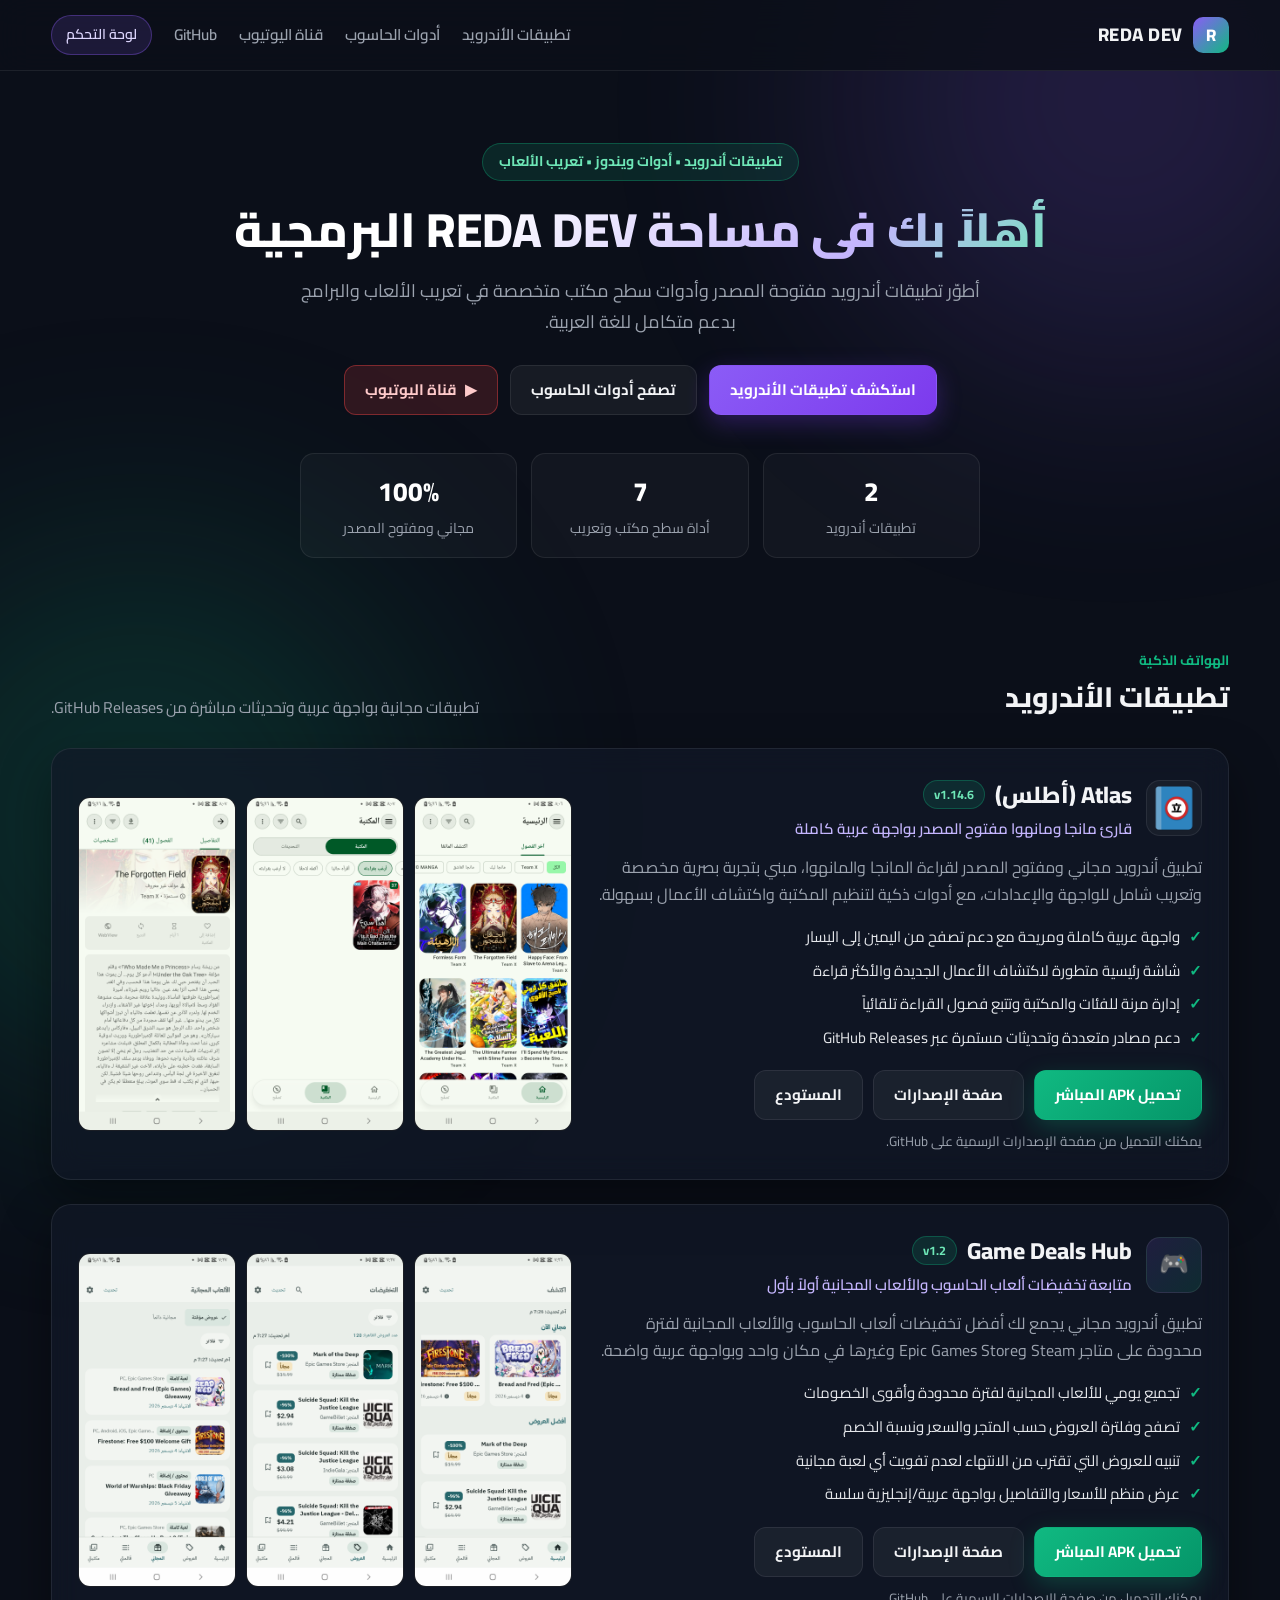
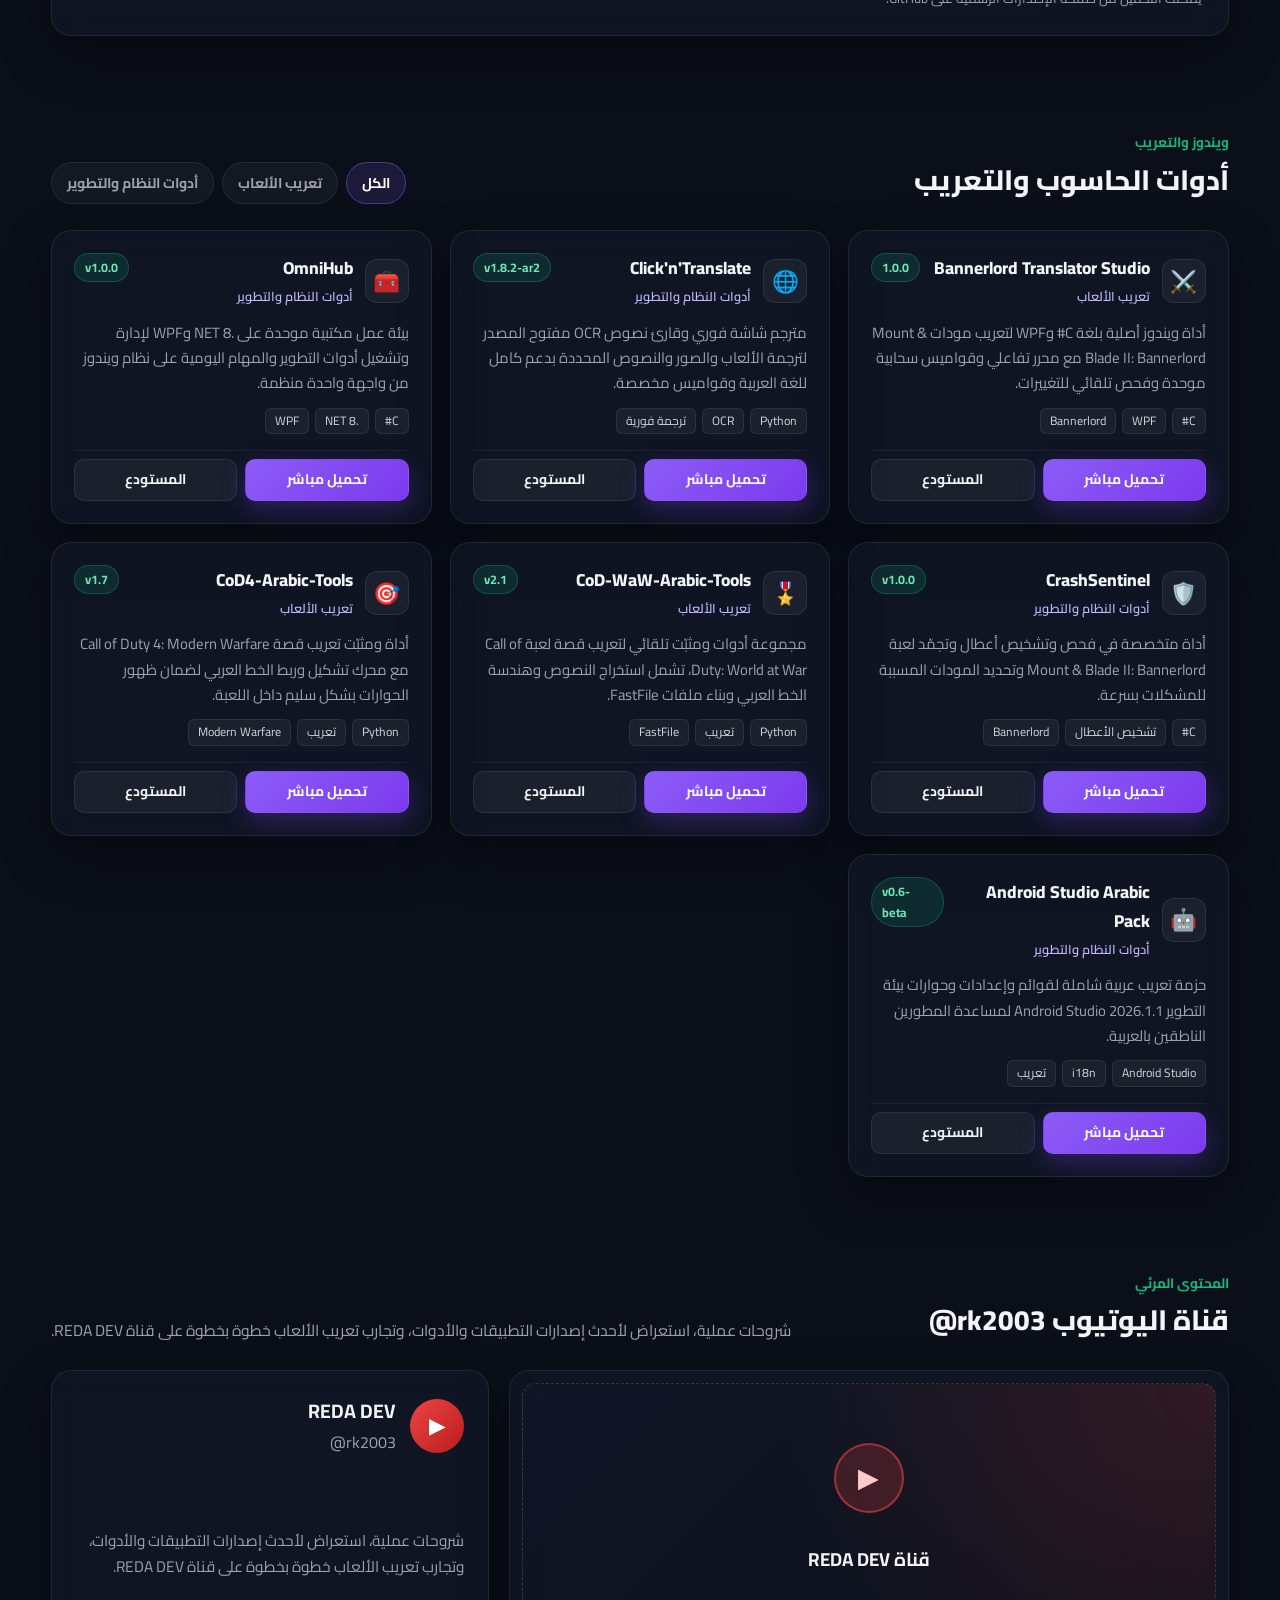
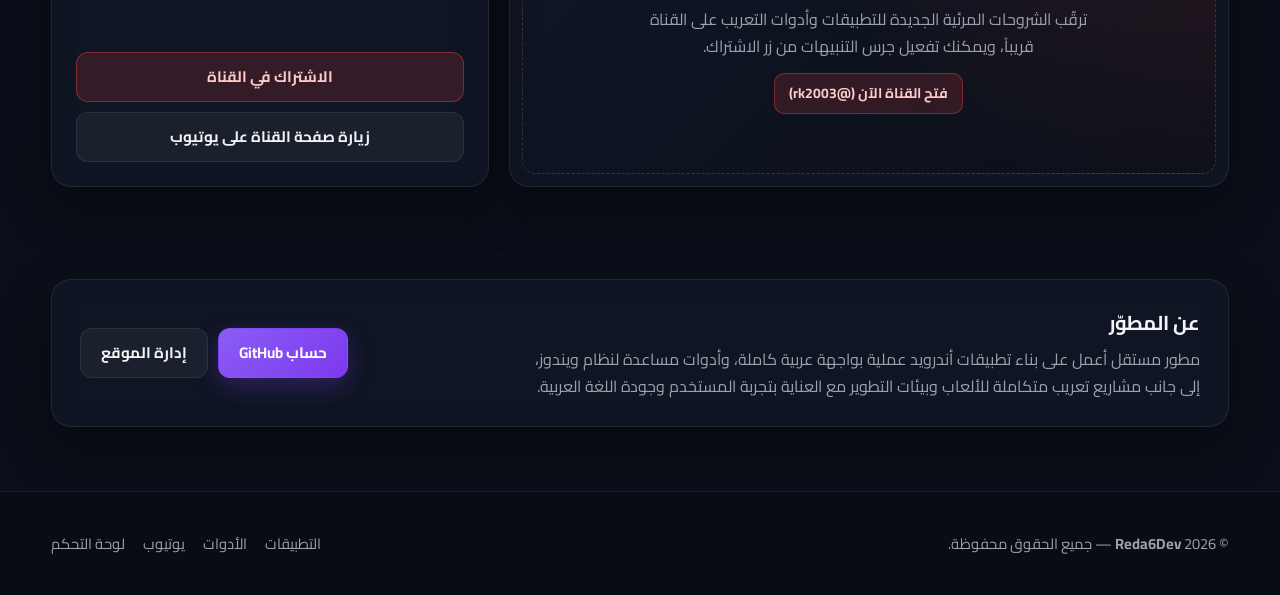
==== index.html @ 79608a17 "Initial release of REDA DEV personal website and admin panel" ====
<!DOCTYPE html>
<html lang="ar" dir="rtl">
<head>
  <meta charset="UTF-8">
  <meta name="viewport" content="width=device-width, initial-scale=1.0">
  <title>REDA DEV | تطبيقات الأندرويد وأدوات الحاسوب والتعريب</title>
  <meta name="description" content="الموقع الرسمي للمطور REDA DEV (Reda6Dev) — تطبيقات أندرويد مفتوحة المصدر مثل Atlas وGame Deals Hub، وأدوات الحاسوب وتعريب الألعاب.">
  <meta property="og:title" content="REDA DEV | مشاريع Reda6Dev">
  <meta property="og:description" content="تطبيقات أندرويد مجانية، أدوات ويندوز وتعريب، وقناة REDA DEV على يوتيوب.">
  <meta property="og:type" content="website">
  <meta property="og:url" content="https://reda6dev.github.io">
  <link rel="preconnect" href="https://fonts.googleapis.com">
  <link rel="preconnect" href="https://fonts.gstatic.com" crossorigin>
  <link href="https://fonts.googleapis.com/css2?family=Cairo:wght@400;600;700;800&display=swap" rel="stylesheet">
  <link rel="stylesheet" href="style.css">
</head>
<body>
  <div class="bg-glow bg-glow-1" aria-hidden="true"></div>
  <div class="bg-glow bg-glow-2" aria-hidden="true"></div>

  <header class="navbar">
    <div class="container nav-inner">
      <a href="#top" class="brand">
        <span class="brand-mark">R</span>
        <span class="brand-text" id="nav-brand">REDA DEV</span>
      </a>

      <nav class="nav-links" id="nav-links" aria-label="التنقل الرئيسي">
        <a href="#apps">تطبيقات الأندرويد</a>
        <a href="#tools">أدوات الحاسوب</a>
        <a href="#youtube">قناة اليوتيوب</a>
        <a id="nav-github" href="https://github.com/Reda6Dev" target="_blank" rel="noopener noreferrer">GitHub</a>
        <a href="admin.html" class="btn-admin-pill">لوحة التحكم</a>
      </nav>

      <button type="button" class="nav-toggle" id="nav-toggle" aria-label="فتح القائمة" aria-expanded="false">
        <span></span>
        <span></span>
        <span></span>
      </button>
    </div>
  </header>

  <main id="top">
    <!-- Hero -->
    <section class="hero">
      <div class="container hero-inner">
        <div class="hero-badge" id="hero-badge">تطبيقات أندرويد • أدوات ويندوز • تعريب الألعاب</div>
        <h1 class="hero-title" id="hero-title">أهلاً بك في مساحة REDA DEV البرمجية</h1>
        <p class="hero-subtitle" id="hero-subtitle">أطوّر تطبيقات أندرويد مفتوحة المصدر وأدوات سطح مكتب متخصصة في تعريب الألعاب والبرامج بدعم متكامل للغة العربية.</p>

        <div class="hero-actions">
          <a href="#apps" class="btn btn-primary">استكشف تطبيقات الأندرويد</a>
          <a href="#tools" class="btn btn-secondary">تصفح أدوات الحاسوب</a>
          <a id="hero-youtube-btn" href="https://www.youtube.com/@rk2003" target="_blank" rel="noopener noreferrer" class="btn btn-youtube">
            <span aria-hidden="true">▶</span> قناة اليوتيوب
          </a>
        </div>

        <div class="hero-stats">
          <div class="stat-card">
            <span class="stat-value" id="stat-apps">2</span>
            <span class="stat-label">تطبيقات أندرويد</span>
          </div>
          <div class="stat-card">
            <span class="stat-value" id="stat-tools">7</span>
            <span class="stat-label">أداة سطح مكتب وتعريب</span>
          </div>
          <div class="stat-card">
            <span class="stat-value">100%</span>
            <span class="stat-label">مجاني ومفتوح المصدر</span>
          </div>
        </div>
      </div>
    </section>

    <!-- Android Apps -->
    <section id="apps" class="section">
      <div class="container">
        <div class="section-head">
          <div>
            <span class="section-kicker">الهواتف الذكية</span>
            <h2 class="section-title">تطبيقات الأندرويد</h2>
          </div>
          <p class="section-desc">تطبيقات مجانية بواجهة عربية وتحديثات مباشرة من GitHub Releases.</p>
        </div>

        <div class="apps-grid" id="apps-container">
          <div class="loading-box">جاري تحميل بيانات التطبيقات...</div>
        </div>
      </div>
    </section>

    <!-- Desktop & Localization Tools -->
    <section id="tools" class="section">
      <div class="container">
        <div class="section-head section-head-wrap">
          <div>
            <span class="section-kicker">ويندوز والتعريب</span>
            <h2 class="section-title">أدوات الحاسوب والتعريب</h2>
          </div>
          <div class="filter-bar" id="tools-filter-bar" role="tablist" aria-label="تصنيف الأدوات">
            <button type="button" class="filter-btn active" data-category="all">الكل</button>
            <button type="button" class="filter-btn" data-category="تعريب الألعاب">تعريب الألعاب</button>
            <button type="button" class="filter-btn" data-category="أدوات النظام والتطوير">أدوات النظام والتطوير</button>
          </div>
        </div>

        <div class="tools-grid" id="tools-container">
          <div class="loading-box">جاري تحميل قائمة الأدوات...</div>
        </div>
      </div>
    </section>

    <!-- YouTube Section -->
    <section id="youtube" class="section">
      <div class="container">
        <div class="section-head">
          <div>
            <span class="section-kicker">المحتوى المرئي</span>
            <h2 class="section-title">قناة اليوتيوب <span class="ltr-inline" id="yt-handle-title">@rk2003</span></h2>
          </div>
          <p class="section-desc" id="yt-section-desc">شروحات التطبيقات والأدوات وتجارب التعريب مباشرة على يوتيوب.</p>
        </div>

        <div class="youtube-layout">
          <div class="youtube-player-wrap glass-card" id="youtube-player-box">
            <!-- Populated dynamically by app.js -->
          </div>

          <aside class="youtube-info-card glass-card">
            <div class="yt-channel-badge">
              <span class="yt-avatar">▶</span>
              <div>
                <h3 id="yt-channel-name">REDA DEV</h3>
                <span class="ltr-inline muted" id="yt-channel-handle">@rk2003</span>
              </div>
            </div>
            <p class="yt-bio" id="yt-bio">
              تابع القناة لمشاهدة شروحات استخدام أدوات التعريب واستعراض تحديثات تطبيقات الأندرويد وأبرز المشاريع الجديدة.
            </p>
            <div class="yt-actions">
              <a id="yt-subscribe-link" href="https://www.youtube.com/@rk2003?sub_confirmation=1" target="_blank" rel="noopener noreferrer" class="btn btn-youtube btn-block">
                الاشتراك في القناة
              </a>
              <a id="yt-visit-link" href="https://www.youtube.com/@rk2003" target="_blank" rel="noopener noreferrer" class="btn btn-secondary btn-block">
                زيارة صفحة القناة على يوتيوب
              </a>
            </div>
          </aside>
        </div>
      </div>
    </section>

    <!-- About -->
    <section class="section section-compact">
      <div class="container">
        <div class="about-banner glass-card">
          <div>
            <h3>عن المطوّر</h3>
            <p id="about-bio">مطور مستقل أعمل على بناء تطبيقات أندرويد عملية بواجهة عربية كاملة، وأدوات مساعدة لنظام ويندوز.</p>
          </div>
          <div class="about-actions">
            <a id="about-github-link" href="https://github.com/Reda6Dev" target="_blank" rel="noopener noreferrer" class="btn btn-primary">حساب GitHub</a>
            <a href="admin.html" class="btn btn-secondary">إدارة الموقع</a>
          </div>
        </div>
      </div>
    </section>
  </main>

  <footer class="footer">
    <div class="container footer-inner">
      <p>© <span id="footer-year"></span> <strong id="footer-owner">Reda6Dev</strong> — جميع الحقوق محفوظة.</p>
      <div class="footer-links">
        <a href="#apps">التطبيقات</a>
        <a href="#tools">الأدوات</a>
        <a href="#youtube">يوتيوب</a>
        <a href="admin.html">لوحة التحكم</a>
      </div>
    </div>
  </footer>

  <!-- Lightbox Modal -->
  <div class="lightbox" id="lightbox" aria-hidden="true" role="dialog" aria-label="معاينة الصورة">
    <button type="button" class="lightbox-close" id="lightbox-close" aria-label="إغلاق">×</button>
    <button type="button" class="lightbox-nav lightbox-prev" id="lightbox-prev" aria-label="الصورة السابقة">‹</button>
    <div class="lightbox-content">
      <img id="lightbox-img" src="" alt="">
      <p id="lightbox-caption"></p>
    </div>
    <button type="button" class="lightbox-nav lightbox-next" id="lightbox-next" aria-label="الصورة التالية">›</button>
  </div>

  <script src="app.js"></script>
</body>
</html>
---- style.css ----
:root {
  --bg: #0b0f19;
  --bg-elevated: rgba(17, 24, 39, 0.72);
  --bg-solid: #111827;
  --border: rgba(255, 255, 255, 0.08);
  --border-hover: rgba(139, 92, 246, 0.45);
  --text: #f3f4f6;
  --text-muted: #9ca3af;
  --accent: #8b5cf6;
  --accent-strong: #7c3aed;
  --emerald: #10b981;
  --emerald-soft: rgba(16, 185, 129, 0.14);
  --accent-soft: rgba(139, 92, 246, 0.14);
  --yt: #ef4444;
  --danger: #f43f5e;
  --radius-lg: 20px;
  --radius-md: 14px;
  --radius-sm: 10px;
  --shadow: 0 20px 50px rgba(0, 0, 0, 0.4);
}

*,
*::before,
*::after {
  box-sizing: border-box;
}

html {
  scroll-behavior: smooth;
}

body {
  margin: 0;
  font-family: "Cairo", "Segoe UI", Tahoma, sans-serif;
  background-color: var(--bg);
  color: var(--text);
  line-height: 1.7;
  overflow-x: hidden;
  min-height: 100vh;
}

a {
  color: inherit;
  text-decoration: none;
}

img {
  max-width: 100%;
  display: block;
}

button,
input,
textarea,
select {
  font-family: inherit;
}

.ltr-inline {
  direction: ltr;
  unicode-bidi: embed;
  display: inline-block;
}

.muted {
  color: var(--text-muted);
}

.container {
  width: min(1200px, 92%);
  margin-inline: auto;
}

/* Background Glow */
.bg-glow {
  position: fixed;
  width: 560px;
  height: 560px;
  border-radius: 50%;
  filter: blur(130px);
  opacity: 0.18;
  pointer-events: none;
  z-index: -1;
}

.bg-glow-1 {
  background: var(--accent);
  top: -180px;
  right: -120px;
}

.bg-glow-2 {
  background: var(--emerald);
  bottom: -200px;
  left: -140px;
}

/* Navbar */
.navbar {
  position: sticky;
  top: 0;
  z-index: 50;
  background: rgba(11, 15, 25, 0.82);
  backdrop-filter: blur(16px);
  border-bottom: 1px solid var(--border);
}

.nav-inner {
  display: flex;
  align-items: center;
  justify-content: space-between;
  min-height: 70px;
  gap: 16px;
}

.brand {
  display: inline-flex;
  align-items: center;
  gap: 10px;
  font-weight: 800;
  font-size: 1.15rem;
  letter-spacing: 0.5px;
}

.brand-mark {
  width: 36px;
  height: 36px;
  border-radius: 10px;
  background: linear-gradient(135deg, var(--accent), var(--emerald));
  display: grid;
  place-items: center;
  color: #fff;
  font-weight: 800;
  font-size: 1.05rem;
}

.nav-links {
  display: flex;
  align-items: center;
  gap: 22px;
}

.nav-links a {
  color: var(--text-muted);
  font-weight: 600;
  font-size: 0.96rem;
  transition: color 0.2s ease;
}

.nav-links a:hover {
  color: var(--text);
}

.btn-admin-pill {
  padding: 7px 14px;
  border-radius: 999px;
  background: var(--accent-soft);
  border: 1px solid rgba(139, 92, 246, 0.35);
  color: #ddd6fe !important;
  font-size: 0.88rem !important;
}

.btn-admin-pill:hover {
  background: rgba(139, 92, 246, 0.28);
}

.nav-toggle {
  display: none;
  flex-direction: column;
  gap: 5px;
  background: transparent;
  border: 1px solid var(--border);
  border-radius: 8px;
  padding: 8px;
  cursor: pointer;
}

.nav-toggle span {
  width: 22px;
  height: 2px;
  background: var(--text);
  border-radius: 2px;
}

/* Glass Card & Buttons */
.glass-card {
  background: var(--bg-elevated);
  backdrop-filter: blur(14px);
  border: 1px solid var(--border);
  border-radius: var(--radius-lg);
  box-shadow: var(--shadow);
}

.btn {
  display: inline-flex;
  align-items: center;
  justify-content: center;
  gap: 8px;
  padding: 11px 20px;
  border-radius: 12px;
  font-weight: 700;
  font-size: 0.95rem;
  border: 1px solid transparent;
  cursor: pointer;
  transition: transform 0.18s ease, background-color 0.2s ease, border-color 0.2s ease, box-shadow 0.2s ease;
}

.btn:hover {
  transform: translateY(-2px);
}

.btn-sm {
  padding: 8px 14px;
  font-size: 0.87rem;
  border-radius: 10px;
}

.btn-block {
  width: 100%;
}

.btn-primary {
  background: linear-gradient(135deg, var(--accent), var(--accent-strong));
  color: #fff;
  box-shadow: 0 8px 24px rgba(124, 58, 237, 0.3);
}

.btn-primary:hover {
  box-shadow: 0 12px 28px rgba(124, 58, 237, 0.45);
}

.btn-emerald {
  background: linear-gradient(135deg, #10b981, #059669);
  color: #fff;
  box-shadow: 0 8px 24px rgba(16, 185, 129, 0.26);
}

.btn-secondary {
  background: rgba(255, 255, 255, 0.05);
  border-color: var(--border);
  color: var(--text);
}

.btn-secondary:hover {
  background: rgba(255, 255, 255, 0.1);
  border-color: rgba(255, 255, 255, 0.2);
}

.btn-youtube {
  background: rgba(239, 68, 68, 0.16);
  border-color: rgba(239, 68, 68, 0.42);
  color: #fecaca;
}

.btn-youtube:hover {
  background: rgba(239, 68, 68, 0.28);
}

.btn-danger {
  background: rgba(244, 63, 94, 0.14);
  border-color: rgba(244, 63, 94, 0.35);
  color: #fda4af;
}

.btn-danger:hover {
  background: rgba(244, 63, 94, 0.25);
}

/* Hero */
.hero {
  padding: 72px 0 42px;
}

.hero-inner {
  text-align: center;
  max-width: 860px;
}

.hero-badge {
  display: inline-block;
  padding: 6px 16px;
  border-radius: 999px;
  background: var(--emerald-soft);
  border: 1px solid rgba(16, 185, 129, 0.32);
  color: #6ee7b7;
  font-size: 0.88rem;
  font-weight: 700;
  margin-bottom: 18px;
}

.hero-title {
  margin: 0 0 16px;
  font-size: clamp(1.9rem, 4vw, 3rem);
  font-weight: 800;
  line-height: 1.28;
  background: linear-gradient(135deg, #ffffff 30%, #c4b5fd 75%, #6ee7b7 100%);
  -webkit-background-clip: text;
  -webkit-text-fill-color: transparent;
}

.hero-subtitle {
  margin: 0 auto 28px;
  color: var(--text-muted);
  font-size: 1.12rem;
  max-width: 680px;
}

.hero-actions {
  display: flex;
  flex-wrap: wrap;
  justify-content: center;
  gap: 12px;
  margin-bottom: 38px;
}

.hero-stats {
  display: grid;
  grid-template-columns: repeat(3, 1fr);
  gap: 14px;
  max-width: 680px;
  margin-inline: auto;
}

.stat-card {
  background: rgba(255, 255, 255, 0.03);
  border: 1px solid var(--border);
  border-radius: var(--radius-md);
  padding: 16px 12px;
  display: flex;
  flex-direction: column;
  gap: 2px;
}

.stat-value {
  font-size: 1.65rem;
  font-weight: 800;
  color: #fff;
}

.stat-label {
  font-size: 0.88rem;
  color: var(--text-muted);
}

/* Sections */
.section {
  padding: 46px 0;
}

.section-compact {
  padding-bottom: 64px;
}

.section-head {
  display: flex;
  align-items: flex-end;
  justify-content: space-between;
  gap: 16px;
  margin-bottom: 26px;
}

.section-head-wrap {
  flex-wrap: wrap;
}

.section-kicker {
  display: inline-block;
  color: var(--emerald);
  font-weight: 700;
  font-size: 0.85rem;
  margin-bottom: 2px;
}

.section-title {
  margin: 0;
  font-size: 1.75rem;
  font-weight: 800;
}

.section-desc {
  margin: 0;
  color: var(--text-muted);
  font-size: 0.98rem;
}

.loading-box {
  padding: 36px;
  text-align: center;
  color: var(--text-muted);
  background: var(--bg-elevated);
  border: 1px dashed var(--border);
  border-radius: var(--radius-lg);
}

/* Android Apps */
.apps-grid {
  display: grid;
  gap: 24px;
}

.app-card {
  padding: 26px;
  display: grid;
  grid-template-columns: 1.1fr 0.9fr;
  gap: 26px;
  align-items: center;
  transition: border-color 0.25s ease;
}

.app-card:hover {
  border-color: var(--border-hover);
}

.app-header {
  display: flex;
  align-items: center;
  gap: 14px;
  margin-bottom: 12px;
}

.app-icon {
  width: 56px;
  height: 56px;
  border-radius: 14px;
  object-fit: cover;
  border: 1px solid var(--border);
  background: rgba(255, 255, 255, 0.04);
  flex-shrink: 0;
}

.app-icon-fallback {
  width: 56px;
  height: 56px;
  border-radius: 14px;
  display: grid;
  place-items: center;
  background: linear-gradient(135deg, var(--accent-soft), var(--emerald-soft));
  border: 1px solid var(--border);
  font-size: 1.5rem;
  flex-shrink: 0;
}

.app-title-row {
  display: flex;
  align-items: center;
  flex-wrap: wrap;
  gap: 10px;
}

.app-name {
  margin: 0;
  font-size: 1.45rem;
  font-weight: 800;
}

.version-badge {
  display: inline-flex;
  align-items: center;
  gap: 5px;
  padding: 3px 10px;
  border-radius: 999px;
  font-size: 0.78rem;
  font-weight: 700;
  background: var(--emerald-soft);
  color: #6ee7b7;
  border: 1px solid rgba(16, 185, 129, 0.3);
  direction: ltr;
}

.app-tagline {
  margin: 2px 0 0;
  color: #c4b5fd;
  font-size: 0.94rem;
  font-weight: 600;
}

.app-desc {
  margin: 12px 0 16px;
  color: var(--text-muted);
}

.features-list {
  list-style: none;
  margin: 0 0 20px;
  padding: 0;
  display: grid;
  gap: 8px;
}

.features-list li {
  display: flex;
  align-items: flex-start;
  gap: 9px;
  font-size: 0.94rem;
  color: #e5e7eb;
}

.features-list li::before {
  content: "✓";
  color: var(--emerald);
  font-weight: 800;
  flex-shrink: 0;
}

.app-actions {
  display: flex;
  flex-wrap: wrap;
  gap: 10px;
}

.apk-meta {
  margin-top: 10px;
  font-size: 0.84rem;
  color: var(--text-muted);
}

/* Screenshots Gallery */
.app-gallery {
  display: grid;
  grid-template-columns: repeat(3, 1fr);
  gap: 10px;
}

.shot-thumb {
  position: relative;
  border-radius: 12px;
  overflow: hidden;
  border: 1px solid var(--border);
  background: #080b12;
  cursor: pointer;
  padding: 0;
  aspect-ratio: 9 / 19;
  transition: transform 0.2s ease, border-color 0.2s ease;
}

.shot-thumb:hover {
  transform: translateY(-4px);
  border-color: var(--accent);
}

.shot-thumb img {
  width: 100%;
  height: 100%;
  object-fit: cover;
}

.shot-zoom-hint {
  position: absolute;
  inset-inline: 0;
  bottom: 0;
  padding: 18px 6px 6px;
  background: linear-gradient(transparent, rgba(0, 0, 0, 0.85));
  color: #fff;
  font-size: 0.74rem;
  text-align: center;
  opacity: 0;
  transition: opacity 0.2s ease;
}

.shot-thumb:hover .shot-zoom-hint {
  opacity: 1;
}

/* Filter Bar & Tools Grid */
.filter-bar {
  display: flex;
  flex-wrap: wrap;
  gap: 8px;
}

.filter-btn {
  padding: 7px 15px;
  border-radius: 999px;
  border: 1px solid var(--border);
  background: rgba(255, 255, 255, 0.04);
  color: var(--text-muted);
  font-weight: 700;
  font-size: 0.88rem;
  cursor: pointer;
  transition: all 0.2s ease;
}

.filter-btn.active,
.filter-btn:hover {
  background: var(--accent-soft);
  border-color: rgba(139, 92, 246, 0.45);
  color: #fff;
}

.tools-grid {
  display: grid;
  grid-template-columns: repeat(auto-fill, minmax(310px, 1fr));
  gap: 18px;
}

.tool-card {
  padding: 22px;
  display: flex;
  flex-direction: column;
  justify-content: space-between;
  gap: 16px;
  transition: transform 0.2s ease, border-color 0.2s ease;
}

.tool-card:hover {
  transform: translateY(-3px);
  border-color: var(--border-hover);
}

.tool-top {
  display: flex;
  align-items: flex-start;
  justify-content: space-between;
  gap: 12px;
}

.tool-title-group {
  display: flex;
  align-items: center;
  gap: 12px;
}

.tool-emoji {
  width: 44px;
  height: 44px;
  border-radius: 12px;
  display: grid;
  place-items: center;
  background: rgba(255, 255, 255, 0.05);
  border: 1px solid var(--border);
  font-size: 1.35rem;
  flex-shrink: 0;
}

.tool-name {
  margin: 0;
  font-size: 1.08rem;
  font-weight: 800;
  direction: ltr;
  text-align: right;
}

.tool-category {
  font-size: 0.8rem;
  color: #c4b5fd;
  font-weight: 600;
}

.tool-desc {
  margin: 10px 0 12px;
  color: var(--text-muted);
  font-size: 0.93rem;
}

.tags-row {
  display: flex;
  flex-wrap: wrap;
  gap: 6px;
}

.tag-chip {
  padding: 2px 9px;
  border-radius: 6px;
  background: rgba(255, 255, 255, 0.05);
  border: 1px solid var(--border);
  font-size: 0.76rem;
  color: #d1d5db;
}

.tool-actions {
  display: flex;
  gap: 8px;
  flex-wrap: wrap;
  padding-top: 8px;
  border-top: 1px solid rgba(255, 255, 255, 0.06);
}

.tool-actions .btn {
  flex: 1;
  min-width: 120px;
}

/* YouTube Section */
.youtube-layout {
  display: grid;
  grid-template-columns: 1.4fr 0.85fr;
  gap: 20px;
  align-items: stretch;
}

.youtube-player-wrap {
  overflow: hidden;
  padding: 12px;
  display: flex;
  align-items: center;
  justify-content: center;
}

.yt-aspect {
  position: relative;
  width: 100%;
  aspect-ratio: 16 / 9;
  border-radius: 14px;
  overflow: hidden;
  background: #060911;
}

.yt-aspect iframe {
  position: absolute;
  inset: 0;
  width: 100%;
  height: 100%;
  border: 0;
}

.yt-placeholder {
  width: 100%;
  aspect-ratio: 16 / 9;
  border-radius: 14px;
  background: radial-gradient(circle at top right, rgba(239, 68, 68, 0.16), transparent 55%),
              linear-gradient(135deg, rgba(17, 24, 39, 0.95), rgba(11, 15, 25, 0.98));
  border: 1px dashed rgba(255, 255, 255, 0.14);
  display: flex;
  flex-direction: column;
  align-items: center;
  justify-content: center;
  text-align: center;
  padding: 28px;
  gap: 12px;
}

.yt-play-circle {
  width: 70px;
  height: 70px;
  border-radius: 50%;
  background: rgba(239, 68, 68, 0.2);
  border: 2px solid rgba(239, 68, 68, 0.55);
  color: #fecaca;
  font-size: 1.7rem;
  display: grid;
  place-items: center;
}

.youtube-info-card {
  padding: 24px;
  display: flex;
  flex-direction: column;
  justify-content: space-between;
  gap: 18px;
}

.yt-channel-badge {
  display: flex;
  align-items: center;
  gap: 14px;
}

.yt-avatar {
  width: 54px;
  height: 54px;
  border-radius: 50%;
  background: linear-gradient(135deg, #ef4444, #b91c1c);
  color: #fff;
  display: grid;
  place-items: center;
  font-size: 1.25rem;
  font-weight: 800;
  flex-shrink: 0;
}

.yt-channel-badge h3 {
  margin: 0;
  font-size: 1.22rem;
}

.yt-bio {
  margin: 0;
  color: var(--text-muted);
  font-size: 0.96rem;
}

.yt-actions {
  display: grid;
  gap: 10px;
}

/* About Banner */
.about-banner {
  padding: 26px 28px;
  display: flex;
  align-items: center;
  justify-content: space-between;
  gap: 20px;
  flex-wrap: wrap;
}

.about-banner h3 {
  margin: 0 0 6px;
  font-size: 1.25rem;
}

.about-banner p {
  margin: 0;
  color: var(--text-muted);
  max-width: 680px;
}

.about-actions {
  display: flex;
  gap: 10px;
  flex-wrap: wrap;
}

/* Footer */
.footer {
  border-top: 1px solid var(--border);
  padding: 24px 0;
  background: rgba(8, 11, 18, 0.6);
}

.footer-inner {
  display: flex;
  align-items: center;
  justify-content: space-between;
  flex-wrap: wrap;
  gap: 12px;
  color: var(--text-muted);
  font-size: 0.92rem;
}

.footer-links {
  display: flex;
  gap: 18px;
  flex-wrap: wrap;
}

.footer-links a:hover {
  color: var(--text);
}

/* Lightbox */
.lightbox {
  position: fixed;
  inset: 0;
  z-index: 100;
  background: rgba(4, 7, 13, 0.92);
  backdrop-filter: blur(8px);
  display: none;
  align-items: center;
  justify-content: center;
  padding: 24px;
}

.lightbox.open {
  display: flex;
}

.lightbox-content {
  max-width: 92vw;
  max-height: 88vh;
  text-align: center;
}

.lightbox-content img {
  max-height: 78vh;
  margin-inline: auto;
  border-radius: 14px;
  border: 1px solid rgba(255, 255, 255, 0.16);
}

.lightbox-content p {
  margin: 12px 0 0;
  color: var(--text-muted);
}

.lightbox-close,
.lightbox-nav {
  position: fixed;
  background: rgba(255, 255, 255, 0.1);
  border: 1px solid rgba(255, 255, 255, 0.18);
  color: #fff;
  border-radius: 50%;
  width: 44px;
  height: 44px;
  font-size: 1.6rem;
  line-height: 1;
  cursor: pointer;
  display: grid;
  place-items: center;
}

.lightbox-close {
  top: 20px;
  left: 20px;
}

.lightbox-prev {
  right: 18px;
  top: 50%;
  transform: translateY(-50%);
}

.lightbox-next {
  left: 18px;
  top: 50%;
  transform: translateY(-50%);
}

/* Admin Panel Styles */
.admin-main {
  padding: 32px 0 72px;
}

.admin-header-card {
  padding: 22px 24px;
  margin-bottom: 22px;
  display: flex;
  align-items: center;
  justify-content: space-between;
  gap: 16px;
  flex-wrap: wrap;
}

.admin-header-card h1 {
  margin: 0 0 4px;
  font-size: 1.55rem;
}

.admin-header-card p {
  margin: 0;
  color: var(--text-muted);
  font-size: 0.94rem;
}

.admin-actions-bar {
  display: flex;
  flex-wrap: wrap;
  gap: 10px;
}

.admin-tabs {
  display: flex;
  flex-wrap: wrap;
  gap: 10px;
  margin-bottom: 20px;
}

.admin-panel-card {
  padding: 24px;
  margin-bottom: 22px;
}

.admin-panel-card h2 {
  margin: 0 0 14px;
  font-size: 1.25rem;
}

.form-grid {
  display: grid;
  grid-template-columns: repeat(2, 1fr);
  gap: 16px;
}

.form-field {
  display: flex;
  flex-direction: column;
  gap: 6px;
}

.form-field.full {
  grid-column: 1 / -1;
}

.form-field label {
  font-size: 0.9rem;
  font-weight: 700;
  color: #e5e7eb;
}

.form-field small {
  color: var(--text-muted);
  font-size: 0.8rem;
}

.input,
.textarea,
.select {
  width: 100%;
  padding: 10px 13px;
  border-radius: 10px;
  border: 1px solid var(--border);
  background: rgba(8, 12, 22, 0.85);
  color: var(--text);
  font-size: 0.94rem;
  outline: none;
  transition: border-color 0.2s ease;
}

.input:focus,
.textarea:focus,
.select:focus {
  border-color: var(--accent);
}

.input-ltr {
  direction: ltr;
  text-align: left;
}

.textarea {
  min-height: 92px;
  resize: vertical;
}

.token-row {
  display: flex;
  gap: 10px;
  flex-wrap: wrap;
  align-items: center;
}

.token-row .input {
  flex: 1;
  min-width: 240px;
}

.admin-item-card {
  background: rgba(255, 255, 255, 0.03);
  border: 1px solid var(--border);
  border-radius: var(--radius-md);
  padding: 18px;
  margin-bottom: 16px;
}

.admin-item-head {
  display: flex;
  align-items: center;
  justify-content: space-between;
  gap: 12px;
  margin-bottom: 14px;
  padding-bottom: 10px;
  border-bottom: 1px solid rgba(255, 255, 255, 0.06);
}

.admin-item-head h3 {
  margin: 0;
  font-size: 1.1rem;
}

.section-bar-head {
  display: flex;
  align-items: center;
  justify-content: space-between;
  gap: 12px;
  margin-bottom: 16px;
  flex-wrap: wrap;
}

.toast {
  position: fixed;
  bottom: 24px;
  left: 24px;
  z-index: 120;
  padding: 12px 18px;
  border-radius: 12px;
  background: #111827;
  border: 1px solid var(--emerald);
  color: #fff;
  font-weight: 700;
  box-shadow: var(--shadow);
  opacity: 0;
  transform: translateY(16px);
  pointer-events: none;
  transition: opacity 0.22s ease, transform 0.22s ease;
}

.toast.show {
  opacity: 1;
  transform: translateY(0);
}

.toast.error {
  border-color: var(--danger);
}

/* Responsive */
@media (max-width: 920px) {
  .app-card {
    grid-template-columns: 1fr;
  }

  .youtube-layout {
    grid-template-columns: 1fr;
  }
}

@media (max-width: 720px) {
  .nav-toggle {
    display: flex;
  }

  .nav-links {
    position: absolute;
    top: 70px;
    inset-inline: 0;
    background: rgba(11, 15, 25, 0.97);
    border-bottom: 1px solid var(--border);
    flex-direction: column;
    padding: 18px;
    gap: 14px;
    display: none;
  }

  .nav-links.open {
    display: flex;
  }

  .hero {
    padding-top: 46px;
  }

  .hero-stats {
    grid-template-columns: 1fr;
  }

  .form-grid {
    grid-template-columns: 1fr;
  }

  .app-gallery {
    gap: 8px;
  }
}
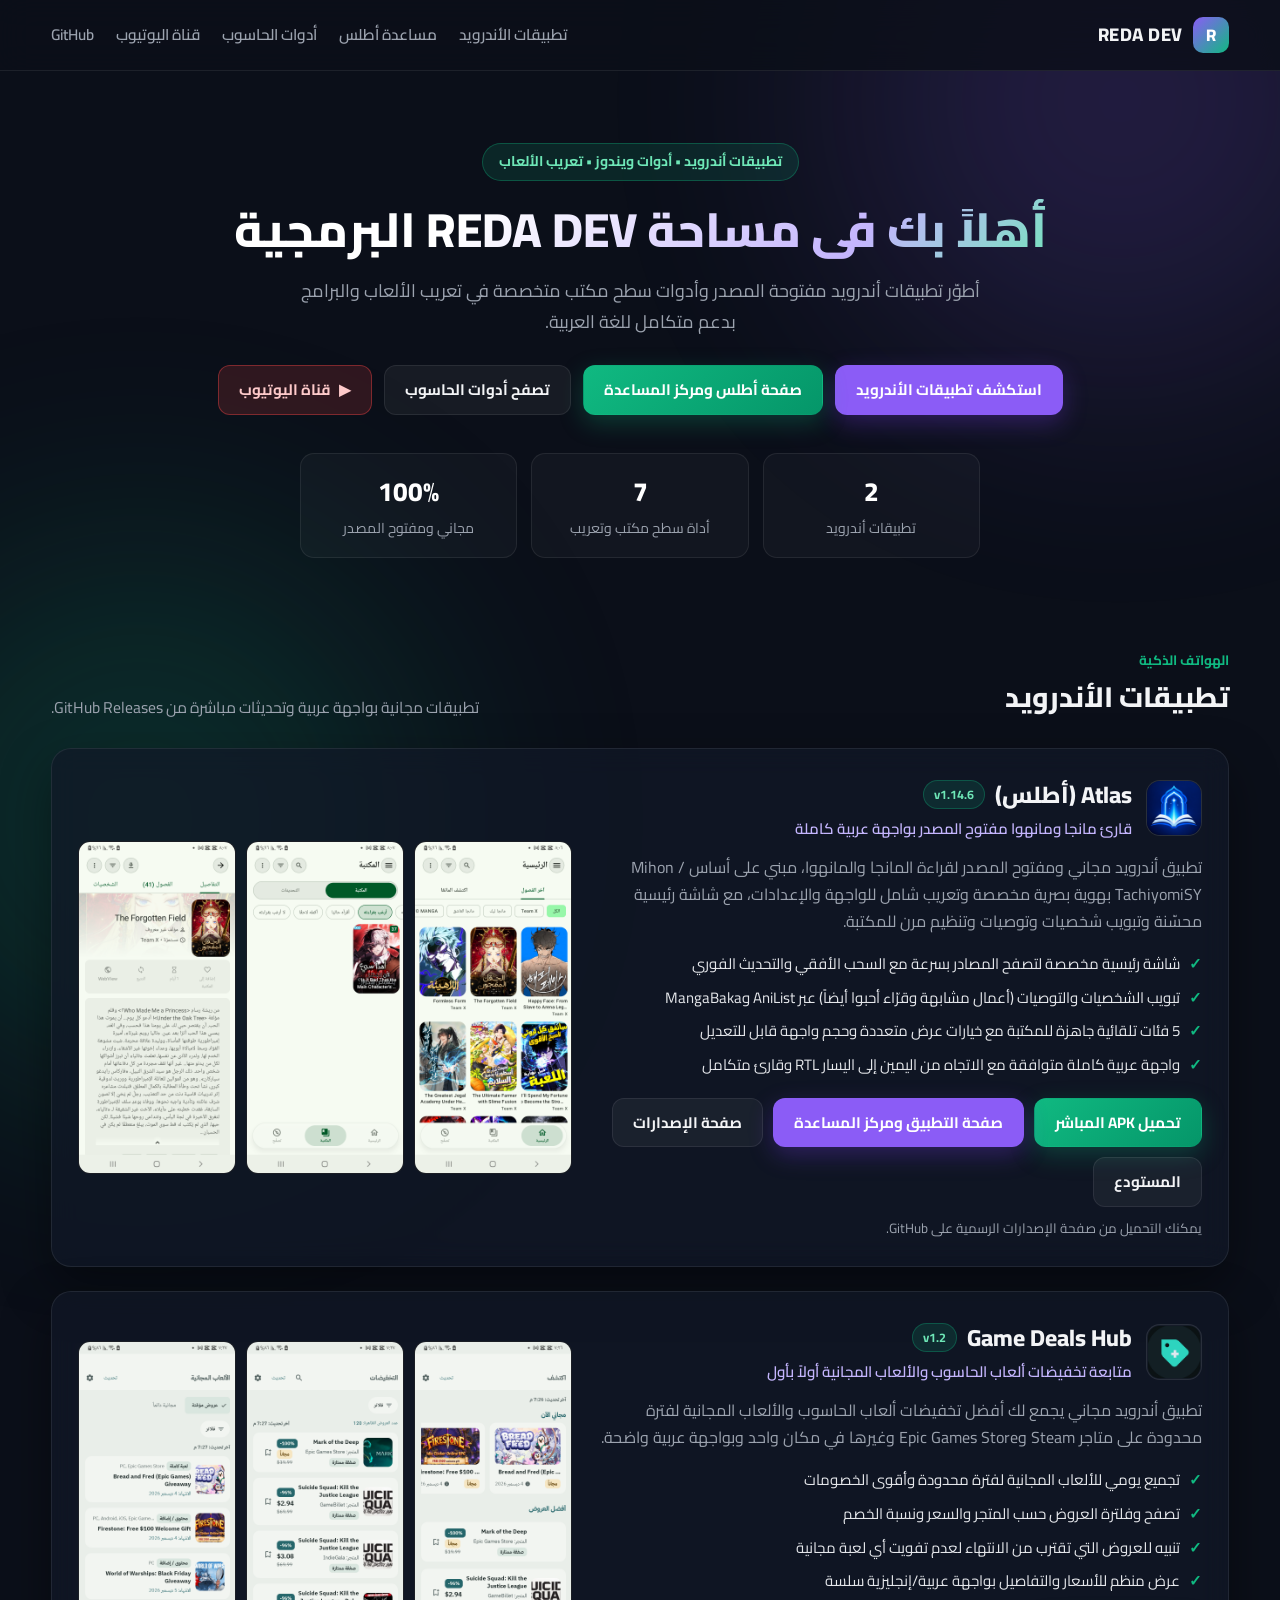
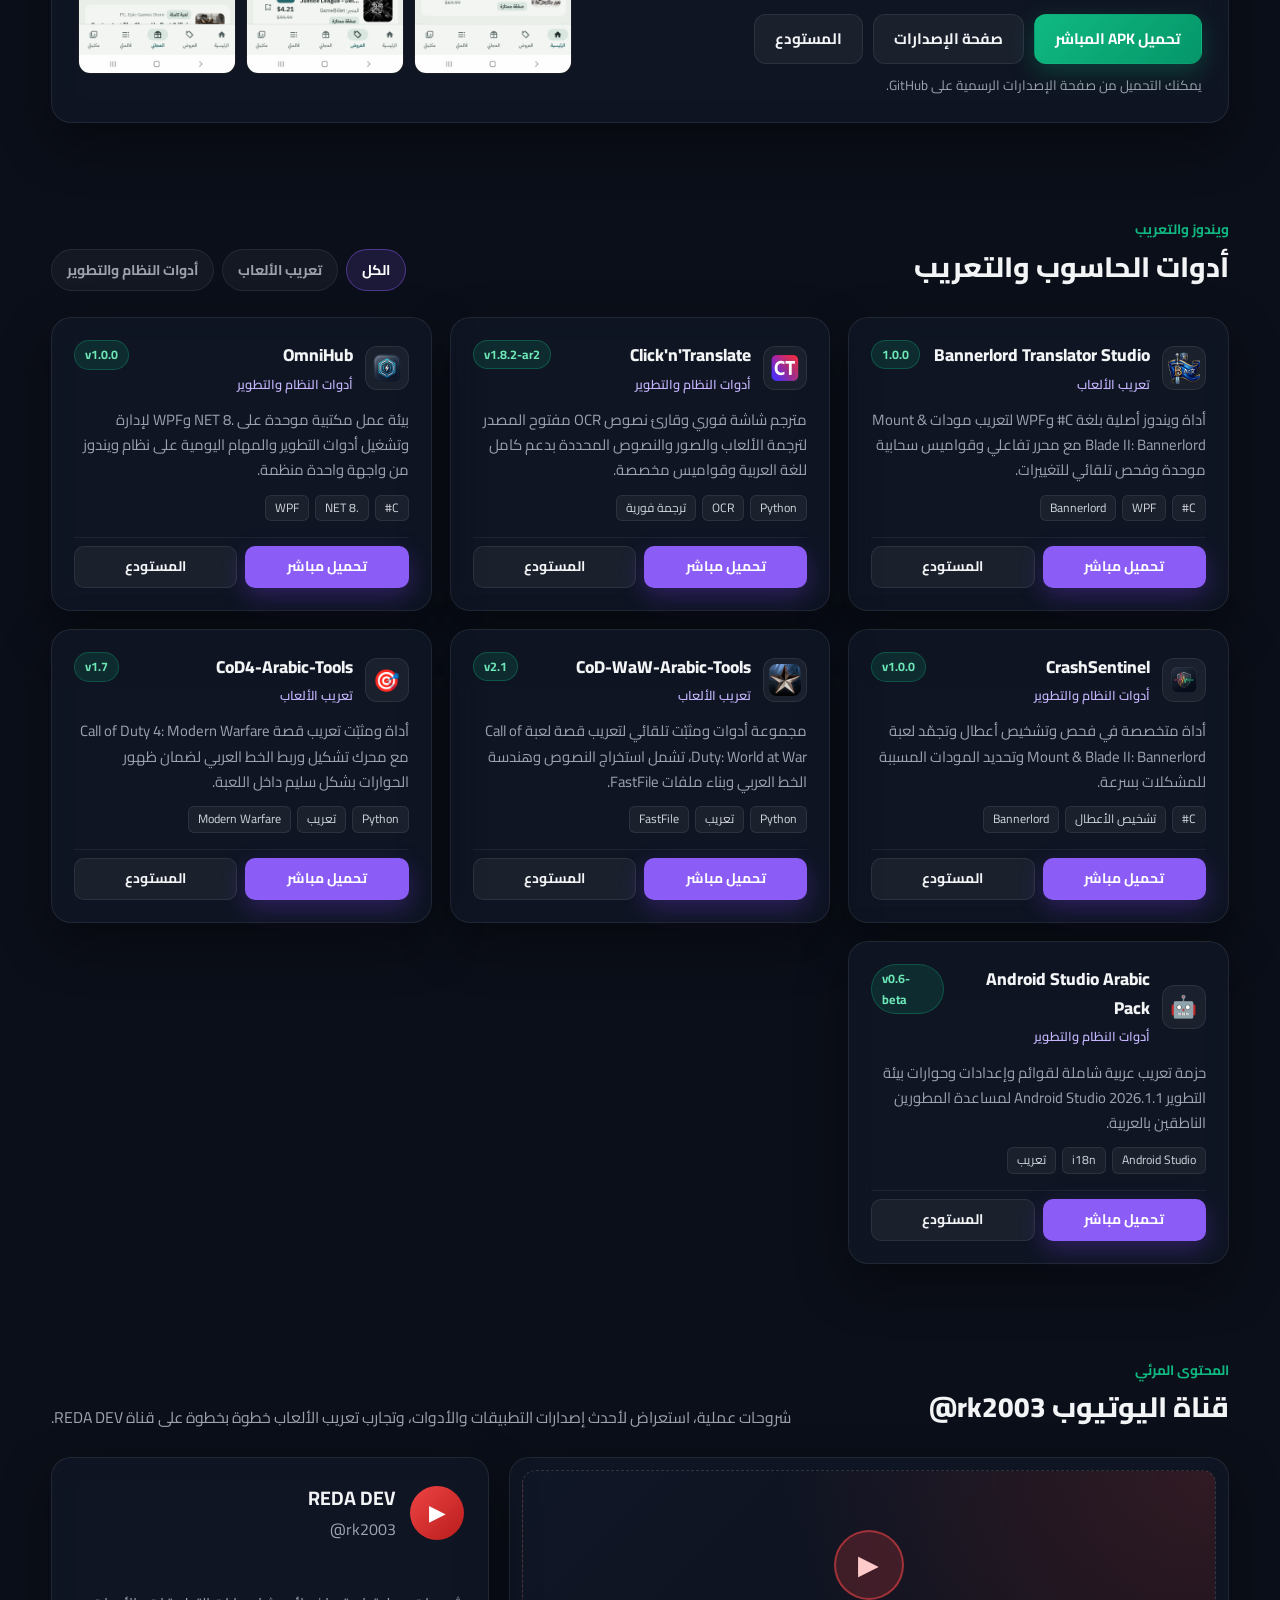
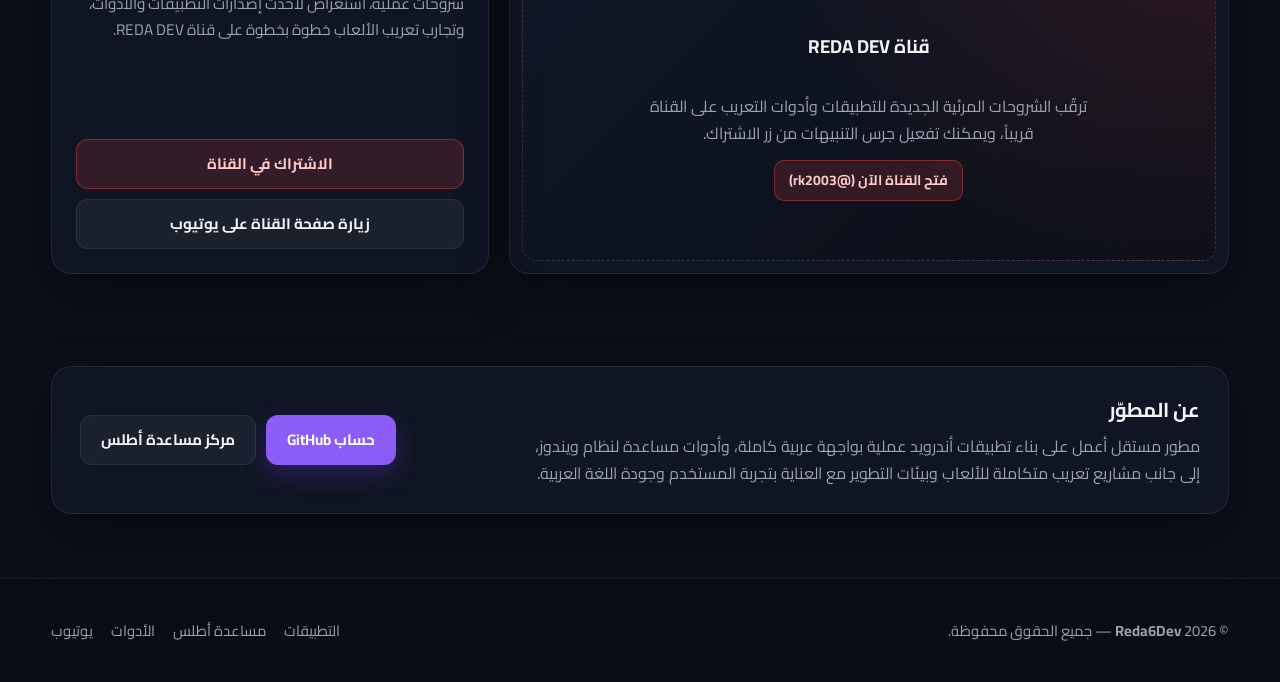
==== commit 5f3775af: "Add Atlas help center, real app icons, and upgraded admin panel" ====
--- a/index.html
+++ b/index.html
@@ -27,10 +27,10 @@
 
       <nav class="nav-links" id="nav-links" aria-label="التنقل الرئيسي">
         <a href="#apps">تطبيقات الأندرويد</a>
+        <a href="atlas.html">مساعدة أطلس</a>
         <a href="#tools">أدوات الحاسوب</a>
         <a href="#youtube">قناة اليوتيوب</a>
         <a id="nav-github" href="https://github.com/Reda6Dev" target="_blank" rel="noopener noreferrer">GitHub</a>
-        <a href="admin.html" class="btn-admin-pill">لوحة التحكم</a>
       </nav>
 
       <button type="button" class="nav-toggle" id="nav-toggle" aria-label="فتح القائمة" aria-expanded="false">
@@ -51,6 +51,7 @@
 
         <div class="hero-actions">
           <a href="#apps" class="btn btn-primary">استكشف تطبيقات الأندرويد</a>
+          <a href="atlas.html" class="btn btn-emerald">صفحة أطلس ومركز المساعدة</a>
           <a href="#tools" class="btn btn-secondary">تصفح أدوات الحاسوب</a>
           <a id="hero-youtube-btn" href="https://www.youtube.com/@rk2003" target="_blank" rel="noopener noreferrer" class="btn btn-youtube">
             <span aria-hidden="true">▶</span> قناة اليوتيوب
@@ -139,6 +140,7 @@
             <p class="yt-bio" id="yt-bio">
               تابع القناة لمشاهدة شروحات استخدام أدوات التعريب واستعراض تحديثات تطبيقات الأندرويد وأبرز المشاريع الجديدة.
             </p>
+            <div class="yt-playlist" id="yt-playlist-box"></div>
             <div class="yt-actions">
               <a id="yt-subscribe-link" href="https://www.youtube.com/@rk2003?sub_confirmation=1" target="_blank" rel="noopener noreferrer" class="btn btn-youtube btn-block">
                 الاشتراك في القناة
@@ -162,7 +164,7 @@
           </div>
           <div class="about-actions">
             <a id="about-github-link" href="https://github.com/Reda6Dev" target="_blank" rel="noopener noreferrer" class="btn btn-primary">حساب GitHub</a>
-            <a href="admin.html" class="btn btn-secondary">إدارة الموقع</a>
+            <a href="atlas.html" class="btn btn-secondary">مركز مساعدة أطلس</a>
           </div>
         </div>
       </div>
@@ -174,9 +176,9 @@
       <p>© <span id="footer-year"></span> <strong id="footer-owner">Reda6Dev</strong> — جميع الحقوق محفوظة.</p>
       <div class="footer-links">
         <a href="#apps">التطبيقات</a>
+        <a href="atlas.html">مساعدة أطلس</a>
         <a href="#tools">الأدوات</a>
         <a href="#youtube">يوتيوب</a>
-        <a href="admin.html">لوحة التحكم</a>
       </div>
     </div>
   </footer>
--- a/style.css
+++ b/style.css
@@ -630,6 +630,289 @@
   border: 1px solid var(--border);
   font-size: 1.35rem;
   flex-shrink: 0;
+  overflow: hidden;
+}
+
+.tool-emoji-img {
+  padding: 5px;
+}
+
+.tool-emoji-img img {
+  width: 100%;
+  height: 100%;
+  object-fit: contain;
+  border-radius: 8px;
+}
+
+/* YouTube playlist chips */
+.yt-playlist-label {
+  font-size: 0.85rem;
+  font-weight: 700;
+  color: var(--text-muted);
+  margin-bottom: 8px;
+}
+
+.yt-playlist-items {
+  display: flex;
+  flex-wrap: wrap;
+  gap: 8px;
+}
+
+.yt-vid-chip {
+  padding: 6px 12px;
+  border-radius: 9px;
+  border: 1px solid var(--border);
+  background: rgba(255, 255, 255, 0.04);
+  color: var(--text);
+  font-size: 0.84rem;
+  font-weight: 600;
+  cursor: pointer;
+}
+
+.yt-vid-chip.active {
+  background: rgba(239, 68, 68, 0.2);
+  border-color: rgba(239, 68, 68, 0.5);
+  color: #fecaca;
+}
+
+/* Atlas Page & Help Center */
+.atlas-hero {
+  padding: 48px 0 24px;
+}
+
+.atlas-hero-card {
+  padding: 28px;
+  display: flex;
+  align-items: center;
+  gap: 26px;
+}
+
+.atlas-hero-icon {
+  width: 112px;
+  height: 112px;
+  border-radius: 24px;
+  border: 1px solid var(--border);
+  box-shadow: 0 12px 30px rgba(0, 0, 0, 0.45);
+  flex-shrink: 0;
+}
+
+.atlas-hero-content {
+  flex: 1;
+}
+
+.atlas-title-wrap {
+  display: flex;
+  align-items: center;
+  gap: 12px;
+  flex-wrap: wrap;
+}
+
+.atlas-title-wrap h1 {
+  margin: 0;
+  font-size: clamp(1.7rem, 3vw, 2.3rem);
+  font-weight: 800;
+}
+
+.atlas-showcase-grid {
+  display: grid;
+  grid-template-columns: 1fr 1fr;
+  gap: 22px;
+  align-items: stretch;
+}
+
+.help-search-wrap {
+  min-width: min(340px, 100%);
+}
+
+.help-layout {
+  display: grid;
+  grid-template-columns: 290px 1fr;
+  gap: 20px;
+  align-items: start;
+}
+
+.help-sidebar {
+  padding: 14px;
+  display: grid;
+  gap: 8px;
+  position: sticky;
+  top: 86px;
+}
+
+.help-nav-btn {
+  display: flex;
+  align-items: center;
+  gap: 10px;
+  width: 100%;
+  text-align: right;
+  padding: 11px 14px;
+  border-radius: 12px;
+  border: 1px solid transparent;
+  background: transparent;
+  color: var(--text-muted);
+  font-weight: 700;
+  font-size: 0.94rem;
+  cursor: pointer;
+  transition: all 0.2s ease;
+}
+
+.help-nav-btn:hover {
+  background: rgba(255, 255, 255, 0.05);
+  color: var(--text);
+}
+
+.help-nav-btn.active {
+  background: var(--accent-soft);
+  border-color: rgba(139, 92, 246, 0.45);
+  color: #fff;
+}
+
+.help-content-area {
+  display: grid;
+  gap: 16px;
+}
+
+.help-article {
+  padding: 26px;
+}
+
+.help-article-head {
+  display: flex;
+  align-items: center;
+  gap: 14px;
+  margin-bottom: 18px;
+  padding-bottom: 14px;
+  border-bottom: 1px solid var(--border);
+}
+
+.help-article-icon {
+  width: 48px;
+  height: 48px;
+  border-radius: 14px;
+  display: grid;
+  place-items: center;
+  background: var(--accent-soft);
+  border: 1px solid rgba(139, 92, 246, 0.35);
+  font-size: 1.45rem;
+  flex-shrink: 0;
+}
+
+.help-article-head h3 {
+  margin: 0 0 2px;
+  font-size: 1.3rem;
+}
+
+.help-article-head p {
+  margin: 0;
+  font-size: 0.94rem;
+}
+
+.help-steps-list {
+  margin: 0;
+  padding-inline-start: 22px;
+  display: grid;
+  gap: 12px;
+  color: #e5e7eb;
+}
+
+.help-steps-list li {
+  line-height: 1.85;
+}
+
+.faq-list {
+  display: grid;
+  gap: 12px;
+}
+
+.faq-item {
+  padding: 16px 20px;
+}
+
+.faq-q {
+  cursor: pointer;
+  font-weight: 800;
+  font-size: 1.04rem;
+  list-style: none;
+  display: flex;
+  align-items: center;
+  justify-content: space-between;
+  gap: 12px;
+}
+
+.faq-q::after {
+  content: "+";
+  color: var(--emerald);
+  font-size: 1.35rem;
+  line-height: 1;
+}
+
+.faq-item[open] .faq-q::after {
+  content: "−";
+}
+
+.faq-a {
+  margin-top: 10px;
+  padding-top: 10px;
+  border-top: 1px solid rgba(255, 255, 255, 0.06);
+  color: var(--text-muted);
+}
+
+/* Color Picker & Order Controls in Admin */
+.color-picker-row {
+  display: flex;
+  align-items: center;
+  gap: 10px;
+}
+
+.color-input {
+  width: 52px;
+  height: 42px;
+  padding: 3px;
+  border-radius: 10px;
+  border: 1px solid var(--border);
+  background: rgba(8, 12, 22, 0.85);
+  cursor: pointer;
+}
+
+.admin-item-controls {
+  display: flex;
+  align-items: center;
+  gap: 6px;
+  flex-wrap: wrap;
+}
+
+.user-pill {
+  display: inline-flex;
+  align-items: center;
+  gap: 10px;
+  margin-top: 12px;
+  padding: 8px 14px;
+  border-radius: 12px;
+  background: var(--emerald-soft);
+  border: 1px solid rgba(16, 185, 129, 0.35);
+}
+
+.user-pill img {
+  width: 34px;
+  height: 34px;
+  border-radius: 50%;
+}
+
+@media (max-width: 920px) {
+  .atlas-hero-card {
+    flex-direction: column;
+    text-align: center;
+  }
+
+  .atlas-showcase-grid,
+  .help-layout {
+    grid-template-columns: 1fr;
+  }
+
+  .help-sidebar {
+    position: static;
+    grid-template-columns: repeat(auto-fill, minmax(180px, 1fr));
+  }
 }
 
 .tool-name {
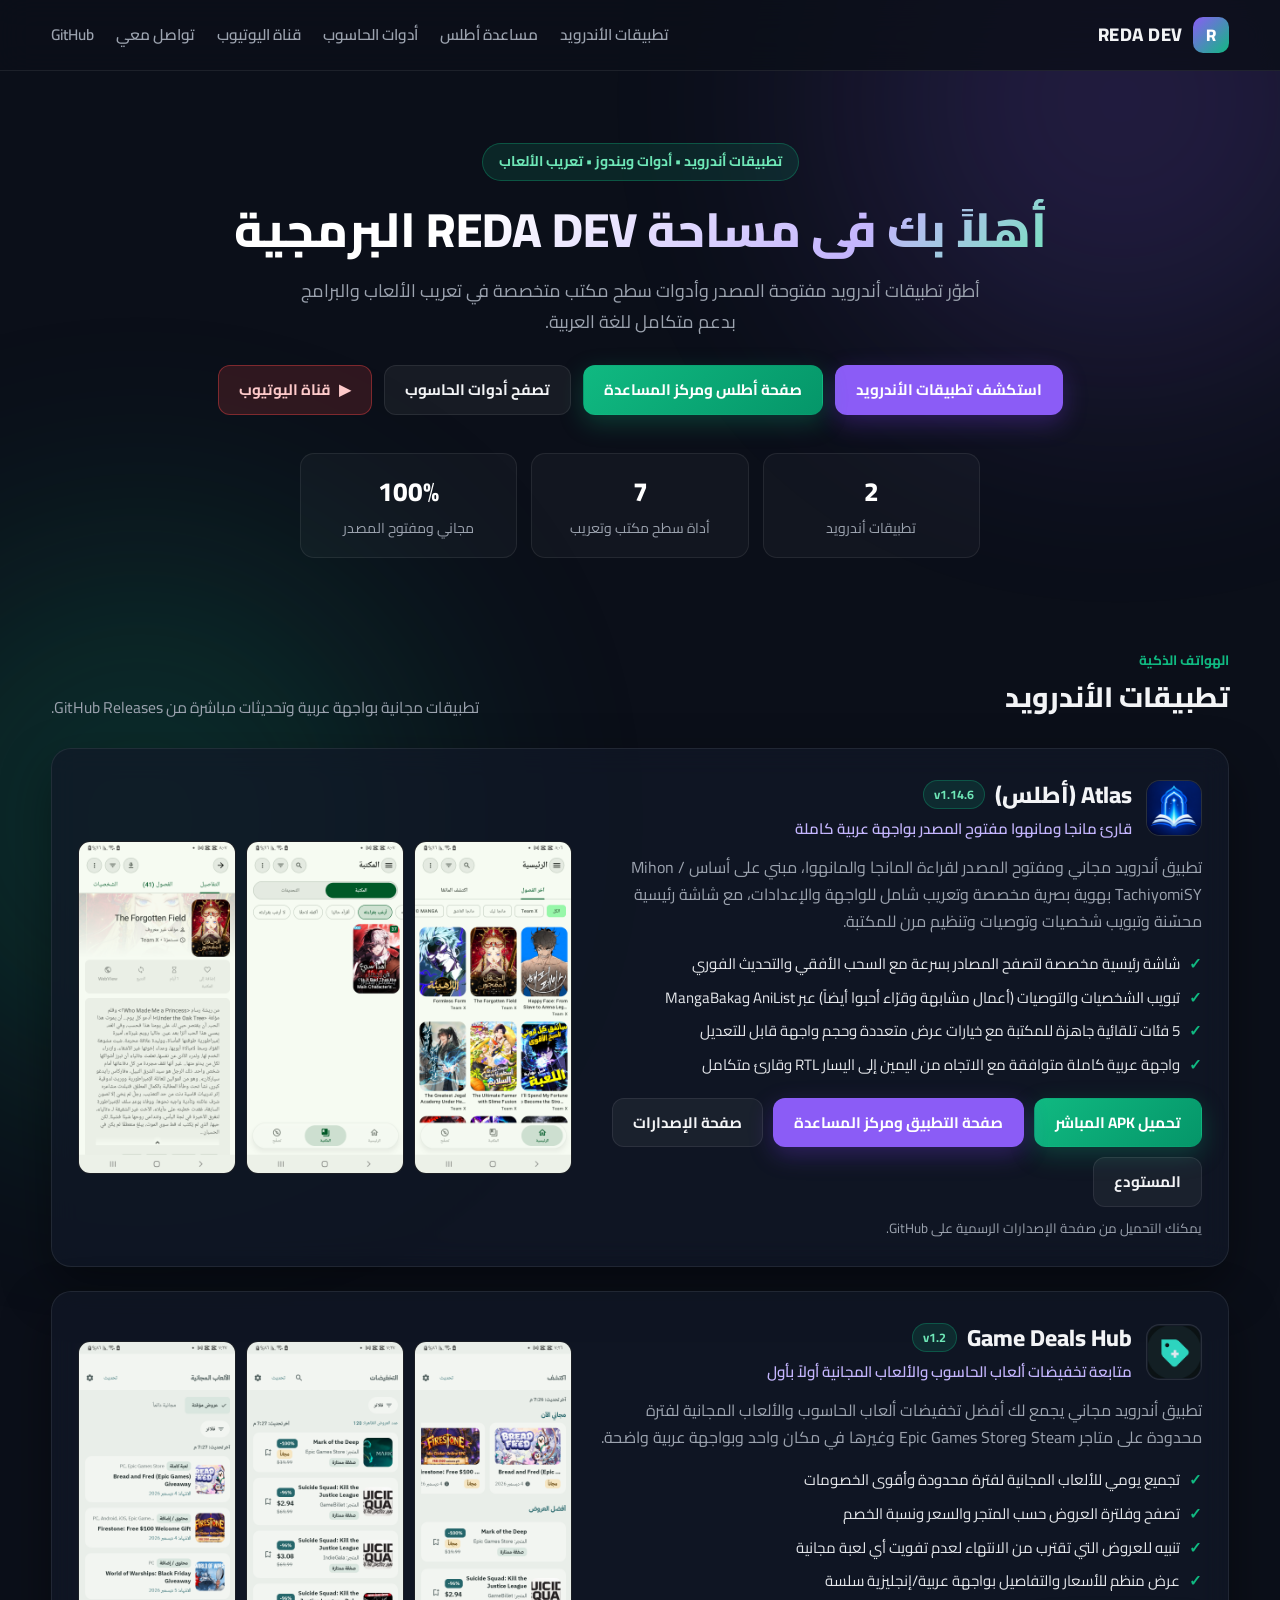
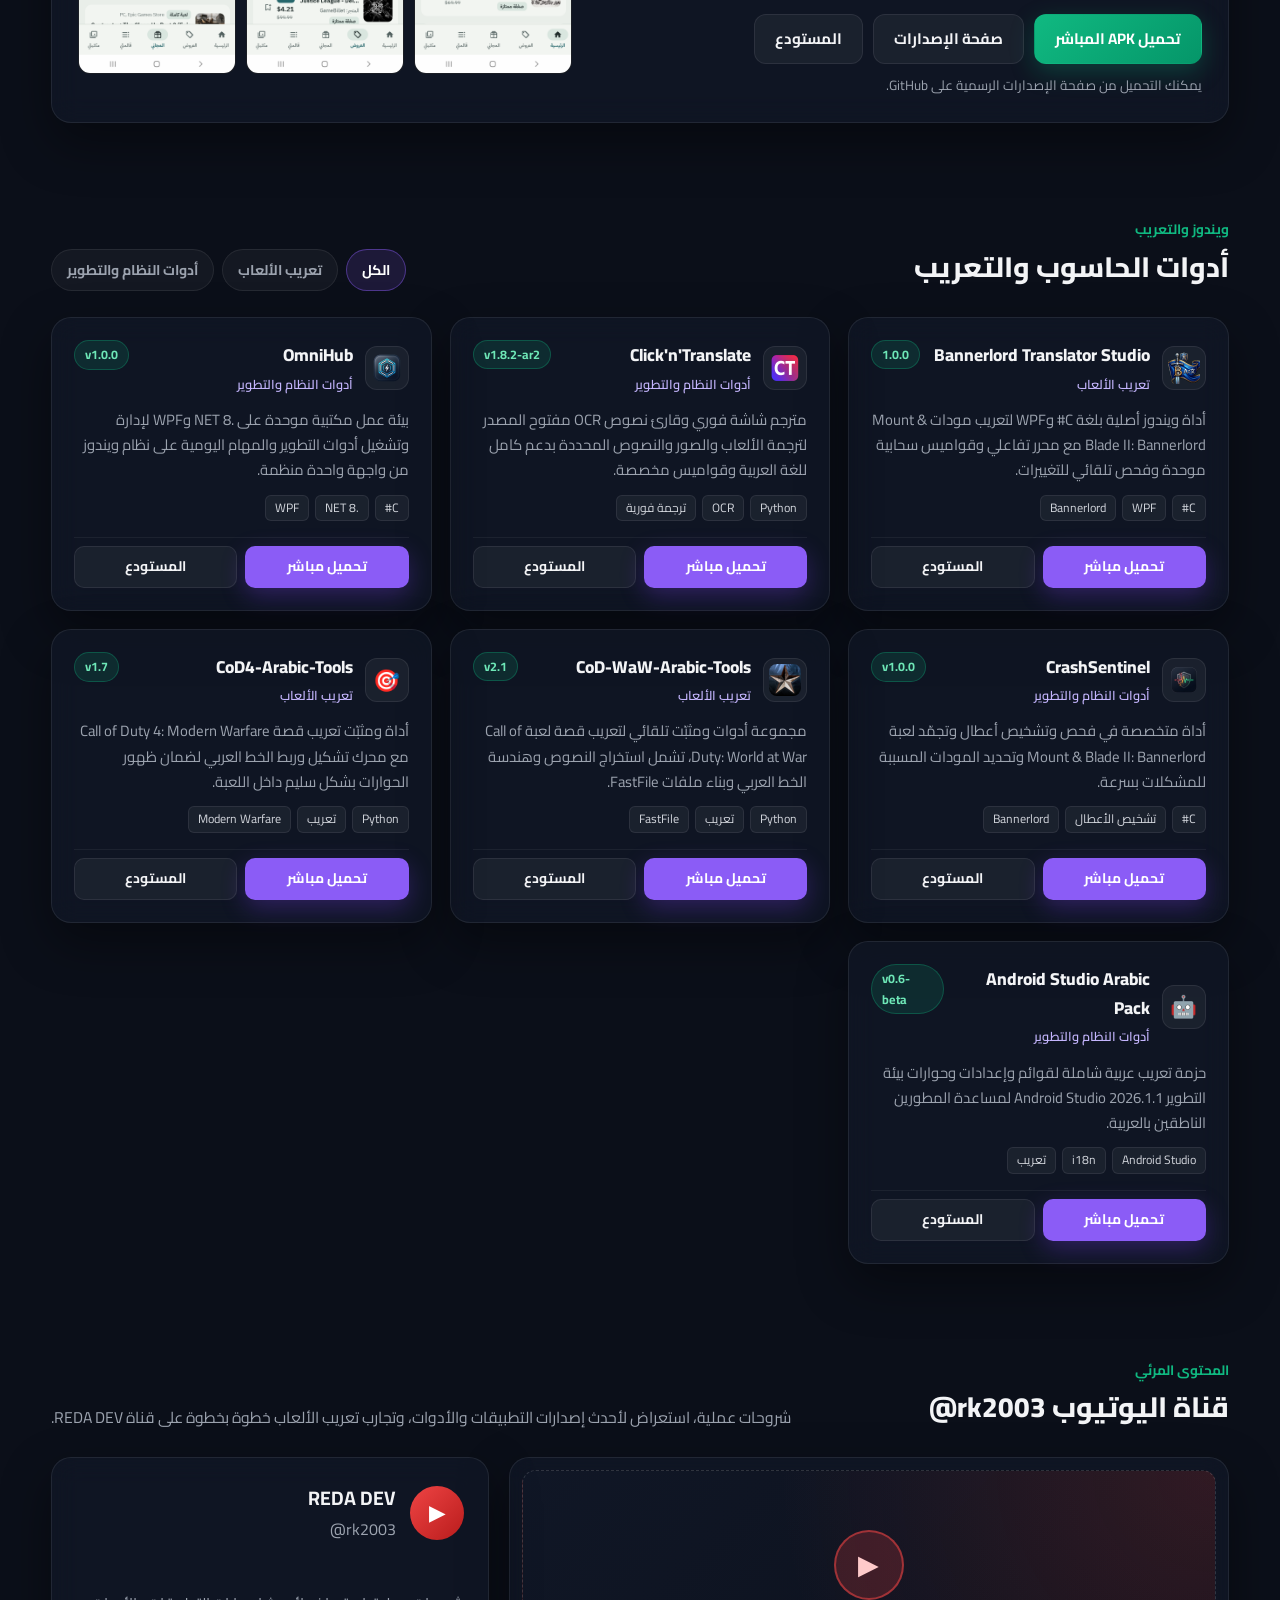
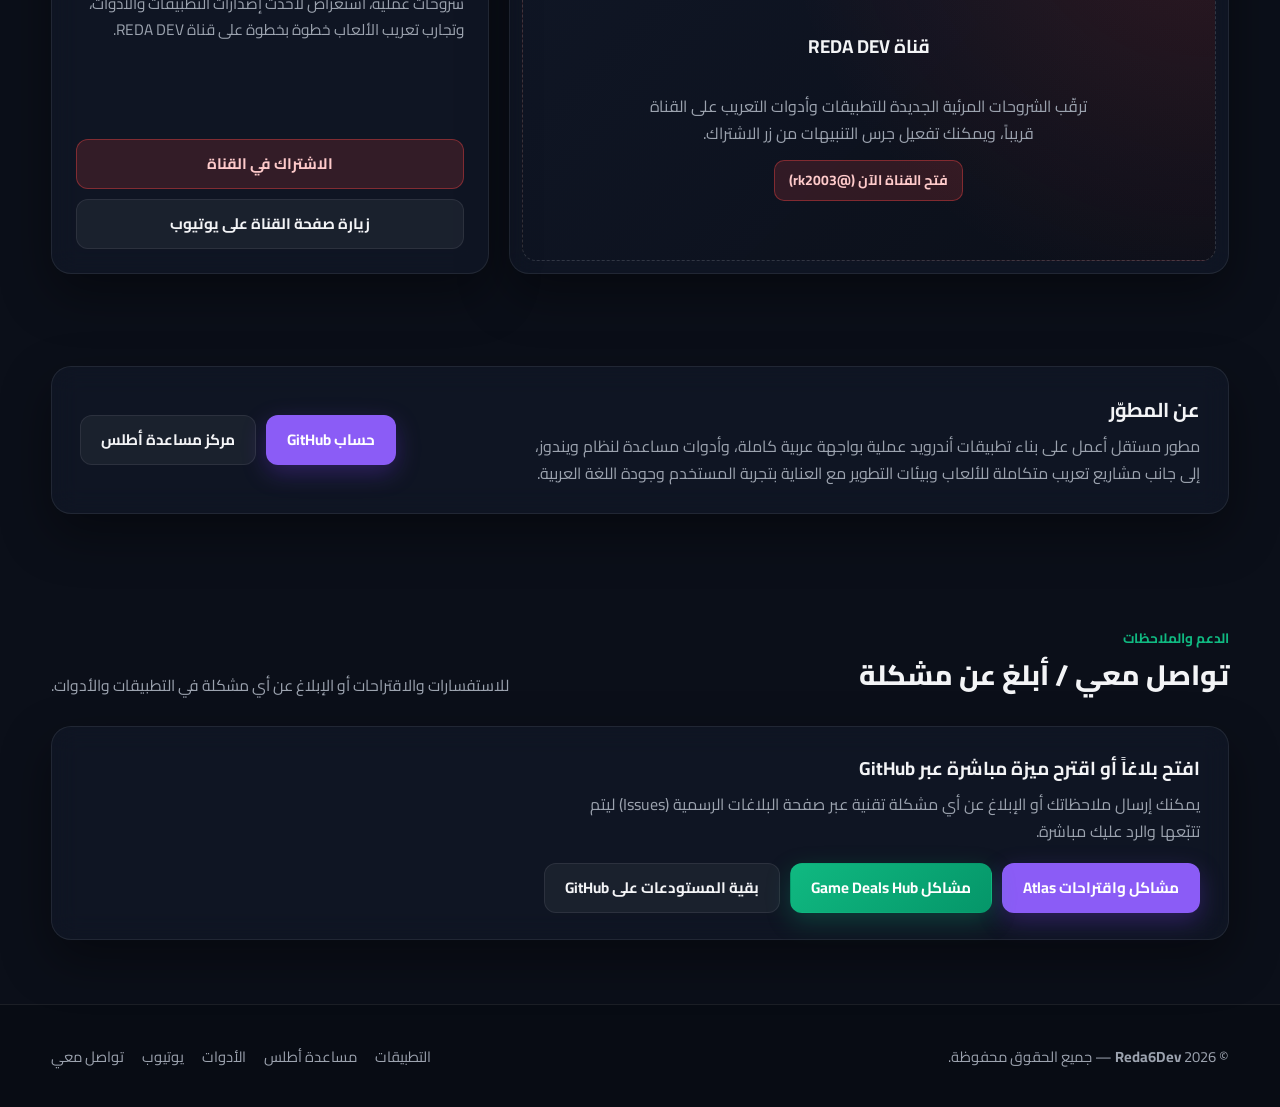
==== commit bcf4a348: "Upgrade admin command center, contact form, SEO, and site controls" ====
--- a/index.html
+++ b/index.html
@@ -5,10 +5,14 @@
   <meta name="viewport" content="width=device-width, initial-scale=1.0">
   <title>REDA DEV | تطبيقات الأندرويد وأدوات الحاسوب والتعريب</title>
   <meta name="description" content="الموقع الرسمي للمطور REDA DEV (Reda6Dev) — تطبيقات أندرويد مفتوحة المصدر مثل Atlas وGame Deals Hub، وأدوات الحاسوب وتعريب الألعاب.">
+  <meta name="keywords" content="REDA DEV, Reda6Dev, Atlas, أطلس, Game Deals Hub, تعريب الألعاب, Bannerlord Translator Studio, تطبيقات أندرويد عربية">
   <meta property="og:title" content="REDA DEV | مشاريع Reda6Dev">
   <meta property="og:description" content="تطبيقات أندرويد مجانية، أدوات ويندوز وتعريب، وقناة REDA DEV على يوتيوب.">
+  <meta property="og:image" content="https://reda6dev.github.io/assets/icons/atlas-icon.png">
   <meta property="og:type" content="website">
   <meta property="og:url" content="https://reda6dev.github.io">
+  <meta name="twitter:card" content="summary_large_image">
+  <link rel="canonical" href="https://reda6dev.github.io/">
   <link rel="preconnect" href="https://fonts.googleapis.com">
   <link rel="preconnect" href="https://fonts.gstatic.com" crossorigin>
   <link href="https://fonts.googleapis.com/css2?family=Cairo:wght@400;600;700;800&display=swap" rel="stylesheet">
@@ -18,6 +22,8 @@
   <div class="bg-glow bg-glow-1" aria-hidden="true"></div>
   <div class="bg-glow bg-glow-2" aria-hidden="true"></div>
 
+  <div id="announcement-bar" class="announcement-bar" hidden></div>
+
   <header class="navbar">
     <div class="container nav-inner">
       <a href="#top" class="brand">
@@ -30,6 +36,7 @@
         <a href="atlas.html">مساعدة أطلس</a>
         <a href="#tools">أدوات الحاسوب</a>
         <a href="#youtube">قناة اليوتيوب</a>
+        <a href="#contact">تواصل معي</a>
         <a id="nav-github" href="https://github.com/Reda6Dev" target="_blank" rel="noopener noreferrer">GitHub</a>
       </nav>
 
@@ -169,6 +176,21 @@
         </div>
       </div>
     </section>
+    <!-- Contact / Bug Report -->
+    <section id="contact" class="section section-compact">
+      <div class="container">
+        <div class="section-head">
+          <div>
+            <span class="section-kicker">الدعم والملاحظات</span>
+            <h2 class="section-title">تواصل معي / أبلغ عن مشكلة</h2>
+          </div>
+          <p class="section-desc">للاستفسارات والاقتراحات أو الإبلاغ عن أي مشكلة في التطبيقات والأدوات.</p>
+        </div>
+        <div id="contact-box" class="contact-card glass-card">
+          <div class="loading-box">جاري تجهيز وسيلة التواصل...</div>
+        </div>
+      </div>
+    </section>
   </main>
 
   <footer class="footer">
@@ -179,6 +201,7 @@
         <a href="atlas.html">مساعدة أطلس</a>
         <a href="#tools">الأدوات</a>
         <a href="#youtube">يوتيوب</a>
+        <a href="#contact">تواصل معي</a>
       </div>
     </div>
   </footer>
--- a/style.css
+++ b/style.css
@@ -1414,3 +1414,431 @@
     gap: 8px;
   }
 }
+
+/* Announcement Bar & Preview Banner */
+.announcement-bar {
+  position: relative;
+  z-index: 65;
+  background: var(--announcement-bg, #7c3aed);
+  color: #ffffff;
+  border-bottom: 1px solid rgba(255, 255, 255, 0.16);
+  font-size: 0.92rem;
+}
+
+.announcement-bar[hidden] {
+  display: none;
+}
+
+.announcement-inner {
+  display: flex;
+  align-items: center;
+  justify-content: center;
+  gap: 12px;
+  flex-wrap: wrap;
+  padding: 10px 36px;
+  text-align: center;
+}
+
+.announcement-text {
+  font-weight: 700;
+}
+
+.announcement-link {
+  display: inline-flex;
+  align-items: center;
+  padding: 4px 12px;
+  border-radius: 999px;
+  background: rgba(255, 255, 255, 0.2);
+  color: #ffffff;
+  font-weight: 800;
+  font-size: 0.84rem;
+  border: 1px solid rgba(255, 255, 255, 0.28);
+  transition: background 0.2s ease;
+}
+
+.announcement-link:hover {
+  background: rgba(255, 255, 255, 0.3);
+}
+
+.announcement-close {
+  position: absolute;
+  left: 14px;
+  top: 50%;
+  transform: translateY(-50%);
+  width: 28px;
+  height: 28px;
+  border-radius: 50%;
+  border: 0;
+  background: rgba(0, 0, 0, 0.22);
+  color: #ffffff;
+  font-size: 1.1rem;
+  line-height: 1;
+  cursor: pointer;
+  display: grid;
+  place-items: center;
+}
+
+.preview-banner {
+  background: #f59e0b;
+  color: #111827;
+  font-weight: 800;
+  padding: 8px 16px;
+  text-align: center;
+  font-size: 0.9rem;
+}
+
+/* Contact Card & Form */
+.contact-card {
+  padding: 26px 28px;
+}
+
+.contact-fallback {
+  display: flex;
+  align-items: center;
+  justify-content: space-between;
+  gap: 18px;
+  flex-wrap: wrap;
+}
+
+.contact-fallback p {
+  margin: 0;
+  color: var(--text-muted);
+  max-width: 620px;
+}
+
+.contact-form {
+  display: grid;
+  gap: 14px;
+}
+
+.contact-status {
+  padding: 10px 14px;
+  border-radius: var(--radius-sm);
+  font-weight: 700;
+  font-size: 0.9rem;
+  display: none;
+}
+
+.contact-status.ok {
+  display: block;
+  background: var(--emerald-soft);
+  border: 1px solid rgba(16, 185, 129, 0.4);
+  color: #a7f3d0;
+}
+
+.contact-status.err {
+  display: block;
+  background: rgba(244, 63, 94, 0.14);
+  border: 1px solid rgba(244, 63, 94, 0.4);
+  color: #fecdd3;
+}
+
+/* Ultimate Admin Command Center Extensions */
+.dashboard-stats-grid {
+  display: grid;
+  grid-template-columns: repeat(auto-fit, minmax(190px, 1fr));
+  gap: 14px;
+  margin-bottom: 22px;
+}
+
+.kpi-card {
+  padding: 18px 20px;
+  border-radius: var(--radius-md);
+  background: rgba(255, 255, 255, 0.035);
+  border: 1px solid var(--border);
+  display: flex;
+  flex-direction: column;
+  gap: 4px;
+}
+
+.kpi-label {
+  font-size: 0.85rem;
+  color: var(--text-muted);
+  font-weight: 600;
+}
+
+.kpi-value {
+  font-size: 1.75rem;
+  font-weight: 800;
+  color: #ffffff;
+}
+
+.kpi-sub {
+  font-size: 0.78rem;
+  color: #6ee7b7;
+}
+
+.dashboard-table-wrap {
+  overflow-x: auto;
+  border-radius: var(--radius-md);
+  border: 1px solid var(--border);
+  background: rgba(8, 12, 22, 0.55);
+}
+
+.data-table {
+  width: 100%;
+  border-collapse: collapse;
+  font-size: 0.9rem;
+}
+
+.data-table th,
+.data-table td {
+  padding: 12px 14px;
+  text-align: right;
+  border-bottom: 1px solid rgba(255, 255, 255, 0.06);
+  white-space: nowrap;
+}
+
+.data-table th {
+  color: var(--text-muted);
+  font-weight: 700;
+  background: rgba(255, 255, 255, 0.03);
+}
+
+.data-table tr:last-child td {
+  border-bottom: 0;
+}
+
+.sub-tabs {
+  display: flex;
+  flex-wrap: wrap;
+  gap: 8px;
+  margin-bottom: 18px;
+}
+
+.switch-row {
+  display: flex;
+  align-items: center;
+  gap: 10px;
+  cursor: pointer;
+  user-select: none;
+  font-weight: 700;
+}
+
+.switch-row input[type="checkbox"] {
+  width: 18px;
+  height: 18px;
+  accent-color: var(--emerald);
+  cursor: pointer;
+}
+
+.status-badge {
+  display: inline-flex;
+  align-items: center;
+  padding: 3px 10px;
+  border-radius: 999px;
+  font-size: 0.76rem;
+  font-weight: 800;
+}
+
+.status-badge.visible {
+  background: var(--emerald-soft);
+  border: 1px solid rgba(16, 185, 129, 0.4);
+  color: #6ee7b7;
+}
+
+.status-badge.hidden {
+  background: rgba(244, 63, 94, 0.14);
+  border: 1px solid rgba(244, 63, 94, 0.4);
+  color: #fda4af;
+}
+
+.hidden-item-card {
+  opacity: 0.68;
+  border-style: dashed;
+}
+
+.mini-announcement-preview {
+  margin-top: 12px;
+  padding: 10px 14px;
+  border-radius: var(--radius-sm);
+  color: #ffffff;
+  font-weight: 700;
+  display: flex;
+  align-items: center;
+  justify-content: center;
+  gap: 10px;
+  flex-wrap: wrap;
+}
+
+.seo-snippet-preview {
+  margin-top: 16px;
+  padding: 16px 18px;
+  border-radius: var(--radius-md);
+  background: #0d1322;
+  border: 1px solid var(--border);
+}
+
+.seo-snippet-url {
+  font-size: 0.82rem;
+  color: #9ca3af;
+  direction: ltr;
+  text-align: right;
+}
+
+.seo-snippet-title {
+  margin: 4px 0;
+  color: #93c5fd;
+  font-size: 1.08rem;
+  font-weight: 700;
+}
+
+.seo-snippet-desc {
+  margin: 0;
+  color: #d1d5db;
+  font-size: 0.88rem;
+}
+
+.dropzone {
+  border: 2px dashed rgba(139, 92, 246, 0.45);
+  border-radius: var(--radius-md);
+  padding: 26px;
+  text-align: center;
+  background: rgba(139, 92, 246, 0.06);
+  cursor: pointer;
+  transition: background 0.2s ease, border-color 0.2s ease;
+}
+
+.dropzone.dragover {
+  background: rgba(139, 92, 246, 0.16);
+  border-color: var(--emerald);
+}
+
+.media-grid {
+  display: grid;
+  grid-template-columns: repeat(auto-fill, minmax(195px, 1fr));
+  gap: 14px;
+  margin-top: 14px;
+}
+
+.media-card {
+  background: rgba(255, 255, 255, 0.03);
+  border: 1px solid var(--border);
+  border-radius: var(--radius-md);
+  padding: 10px;
+  display: flex;
+  flex-direction: column;
+  gap: 8px;
+}
+
+.media-card img {
+  width: 100%;
+  height: 120px;
+  object-fit: contain;
+  border-radius: 8px;
+  background: rgba(0, 0, 0, 0.35);
+}
+
+.media-name {
+  font-size: 0.8rem;
+  direction: ltr;
+  text-align: left;
+  overflow: hidden;
+  text-overflow: ellipsis;
+  white-space: nowrap;
+  color: var(--text);
+}
+
+.upload-progress-wrap {
+  margin-top: 12px;
+  background: rgba(255, 255, 255, 0.07);
+  border-radius: 999px;
+  height: 12px;
+  overflow: hidden;
+}
+
+.upload-progress-bar {
+  height: 100%;
+  width: 0%;
+  background: linear-gradient(90deg, var(--accent), var(--emerald));
+  transition: width 0.2s ease;
+}
+
+.commit-list {
+  display: grid;
+  gap: 10px;
+  margin-top: 12px;
+}
+
+.commit-row {
+  display: flex;
+  align-items: center;
+  justify-content: space-between;
+  gap: 12px;
+  flex-wrap: wrap;
+  padding: 12px 14px;
+  border-radius: var(--radius-sm);
+  background: rgba(255, 255, 255, 0.03);
+  border: 1px solid var(--border);
+}
+
+.commit-meta {
+  display: flex;
+  flex-direction: column;
+  gap: 2px;
+}
+
+.commit-sha {
+  font-family: ui-monospace, SFMono-Regular, Menlo, monospace;
+  font-size: 0.82rem;
+  color: #a7f3d0;
+}
+
+.info-guide-box {
+  padding: 12px 15px;
+  border-radius: var(--radius-sm);
+  background: rgba(139, 92, 246, 0.08);
+  border: 1px solid rgba(139, 92, 246, 0.25);
+  font-size: 0.86rem;
+  color: #e5e7eb;
+  margin-top: 8px;
+}
+
+.preview-modal {
+  position: fixed;
+  inset: 0;
+  z-index: 150;
+  background: rgba(4, 7, 14, 0.9);
+  backdrop-filter: blur(8px);
+  display: none;
+  flex-direction: column;
+  padding: 16px;
+  gap: 12px;
+}
+
+.preview-modal.open {
+  display: flex;
+}
+
+.preview-modal-bar {
+  display: flex;
+  align-items: center;
+  justify-content: space-between;
+  gap: 12px;
+  flex-wrap: wrap;
+  padding: 10px 16px;
+  border-radius: var(--radius-md);
+  background: #111827;
+  border: 1px solid var(--border);
+}
+
+.preview-frame-wrap {
+  flex: 1;
+  display: flex;
+  justify-content: center;
+  overflow: hidden;
+}
+
+.preview-frame {
+  width: 100%;
+  height: 100%;
+  border: 1px solid var(--border);
+  border-radius: var(--radius-md);
+  background: #0b0f19;
+  transition: width 0.25s ease;
+}
+
+.preview-frame.mobile {
+  width: 390px;
+  max-width: 100%;
+}
